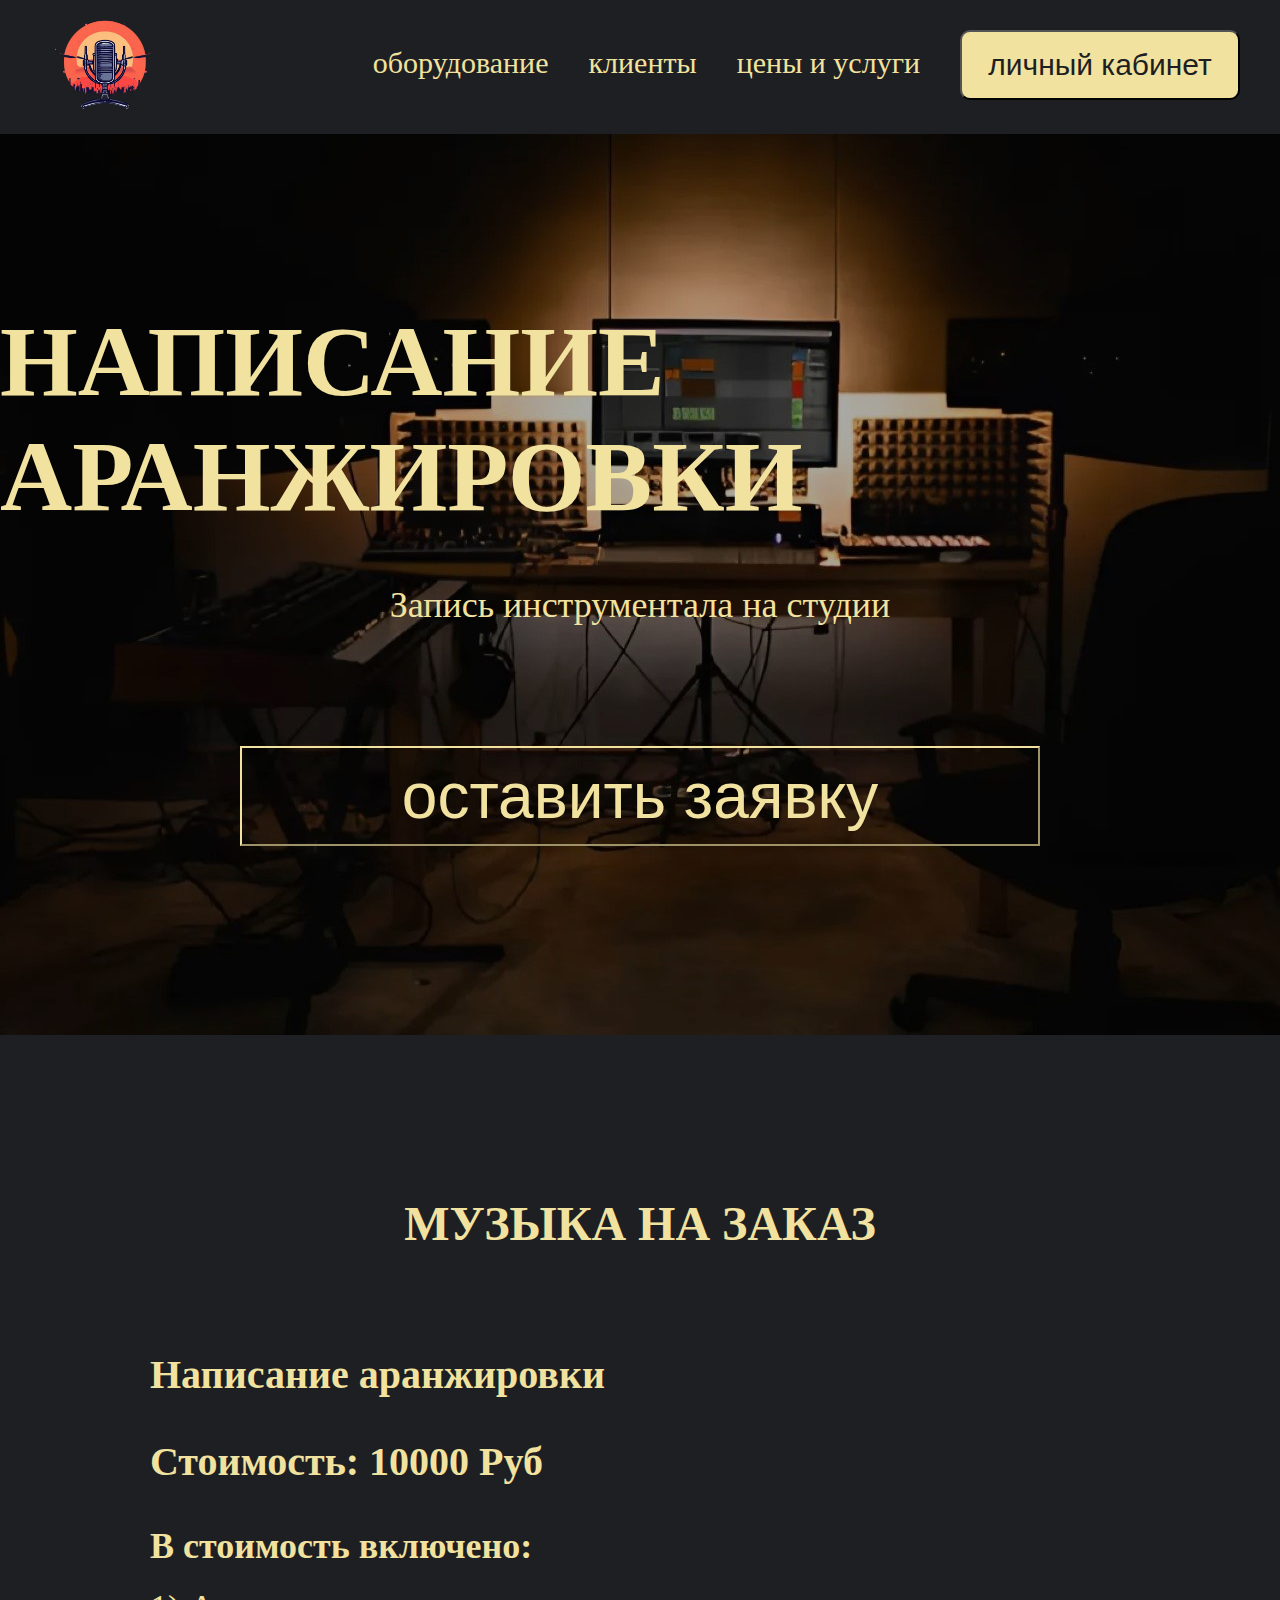
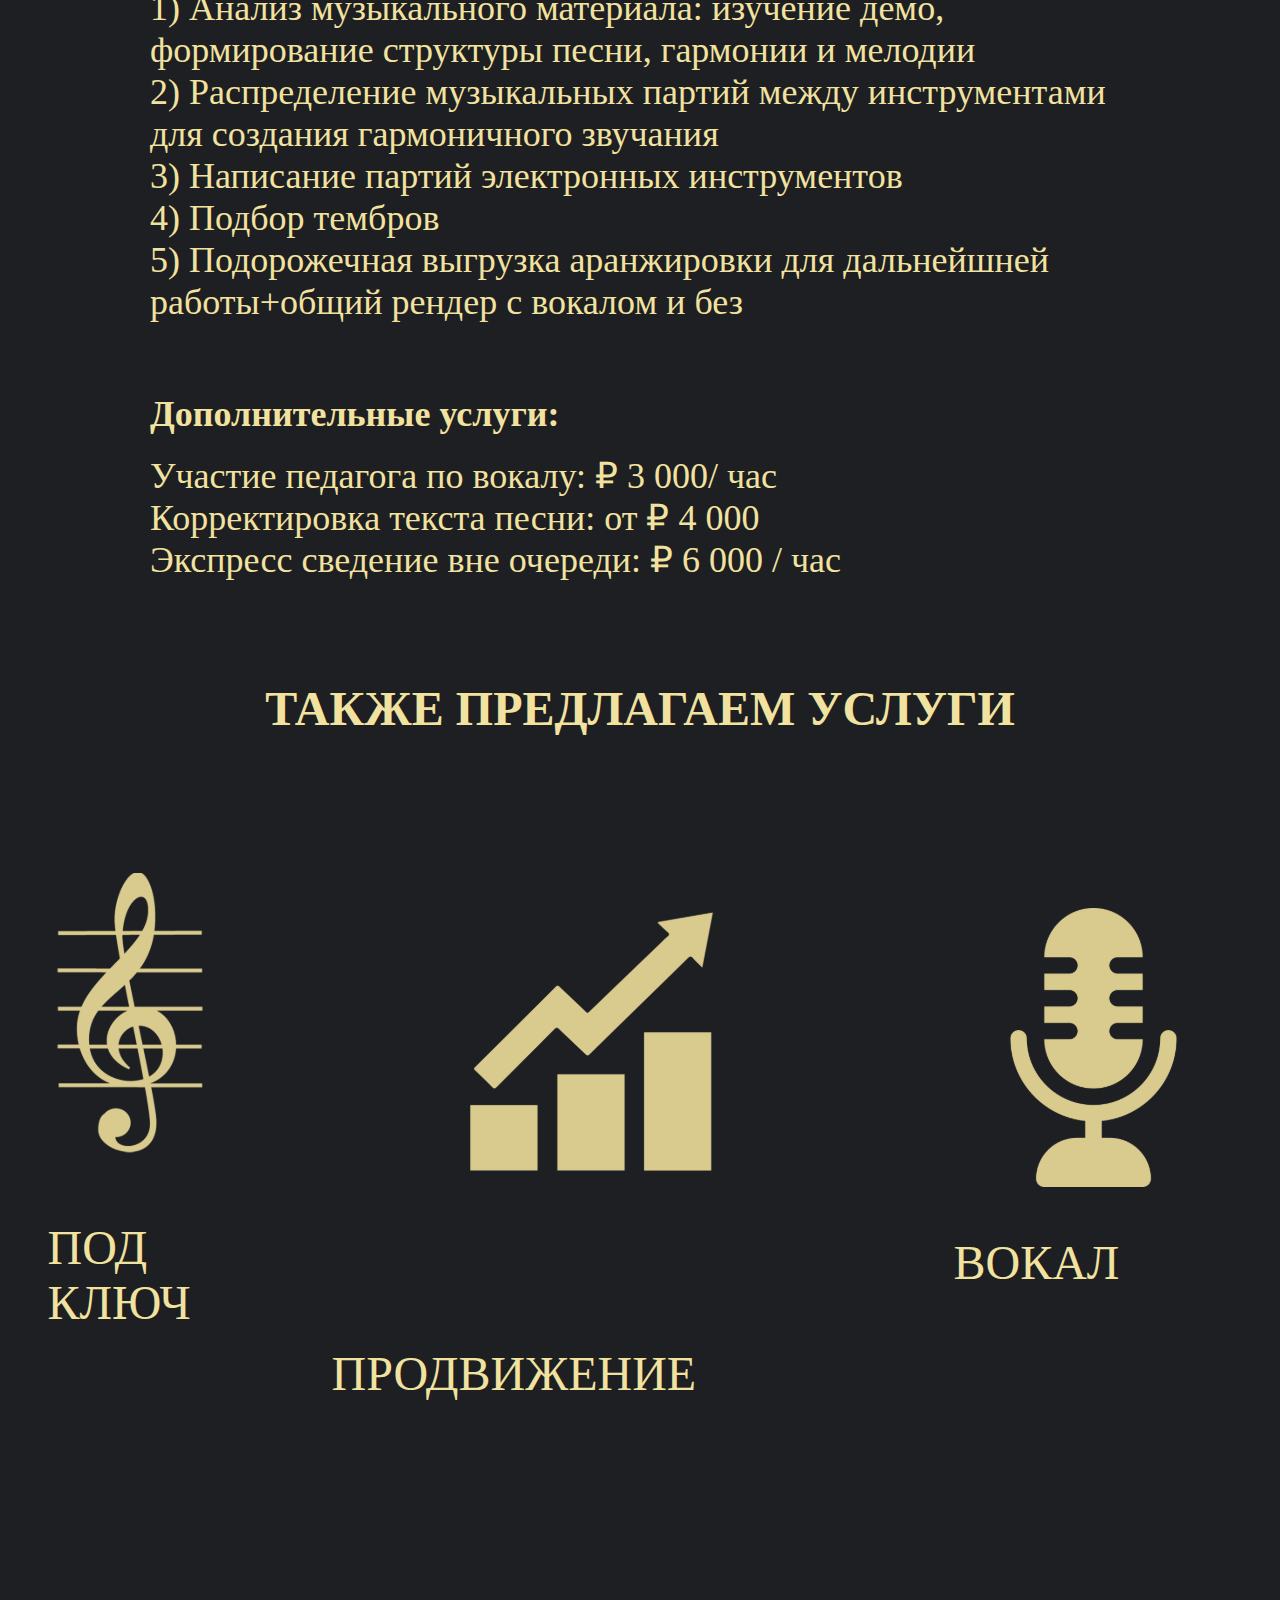
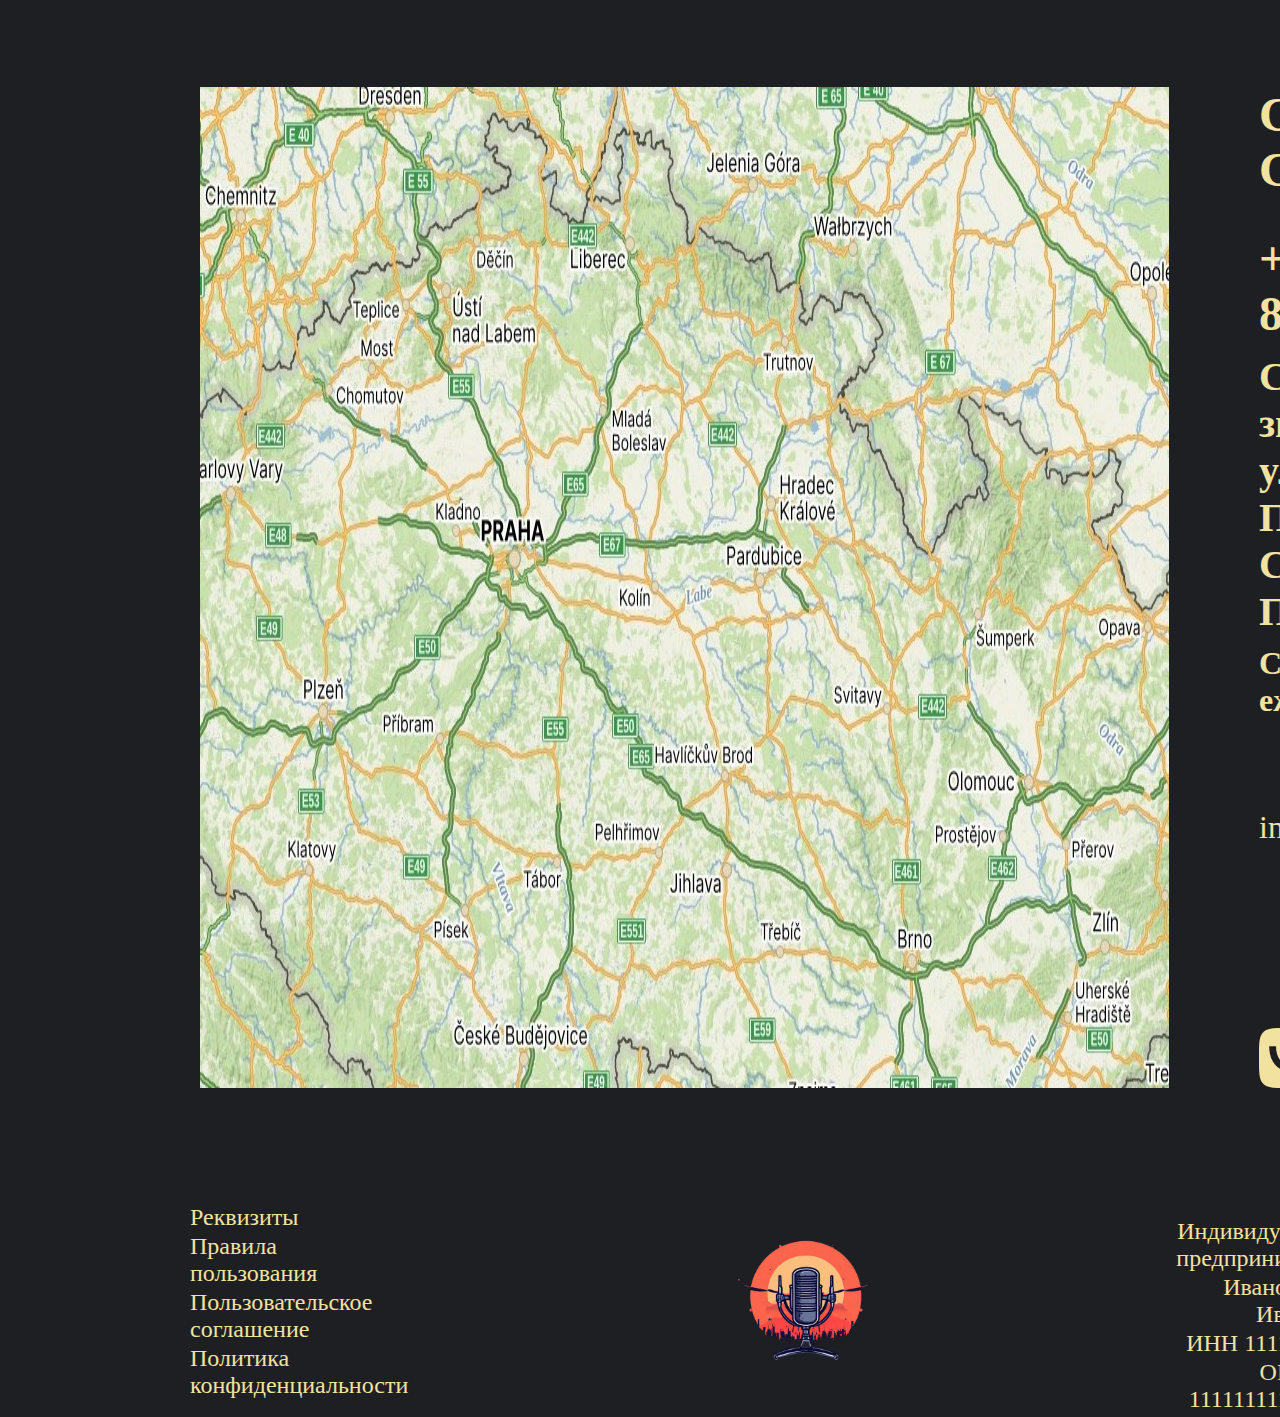
==== web/arrangement.html @ 940e4141 "Add files via upload" ====
<!DOCTYPE html>
<html lang="ru">
<head>
    <meta charset="UTF-8">
    <meta name="viewport" content="width=device-width, initial-scale=1.0">
    <title>Запись волкала</title>
    <link rel="stylesheet" href="scr/css/instrumental.css">
</head>
<body>
        <!--шапка-->
    <header>
        <a href="index.html">
            <img src="scr/img/logo.png" alt="Логотип" width="100" class="logo">
        </a>
        <div class="panel">
            <nav class="list">
                <ul>
                    <li><a href="#">оборудование</a></li>
                    <li><a href="#">клиенты</a></li>
                    <li><a href="#">цены и услуги</a></li>
                </ul>
            </nav>
            <button>личный кабинет</button>
        </div>
    </header>

    <main>
        <section class="title">
            <h1>НАПИСАНИЕ АРАНЖИРОВКИ</h1>
            <p>Запись инструментала на студии</p>
            <button>оставить заявку</button>
        </section>

        <section class="song">
            <h2>МУЗЫКА НА ЗАКАЗ</h2>
            <div class="recording_vox">
                <h3>Написание аранжировки</h3>
                <h3>Стоимость: 10000 Руб </h3>
                <h4>В стоимость включено:</h4>
                <div class="text_vox">
                    <p>1) Анализ музыкального материала: изучение демо, формирование структуры песни, гармонии и мелодии</p>
                    <p>2) Распределение музыкальных партий между инструментами для создания гармоничного звучания</p>
                    <p>3) Написание партий электронных инструментов</p>
                    <p>4) Подбор тембров</p>
                    <p>5) Подорожечная выгрузка аранжировки для дальнейшней работы+общий рендер с вокалом и без</p>
                </div>
                <h4>Дополнительные услуги:</h4>
                <div class="add_services">
                    <p>Участие педагога по вокалу: ₽ 3 000/ час</p>
                    <p>Корректировка текста песни: от ₽ 4 000</p>
                    <p>Экспресс сведение вне очереди: ₽ 6 000 / час</p>
                </div>
            </div>
        </section>

        <section class="services">
            <h2>ТАКЖЕ ПРЕДЛАГАЕМ УСЛУГИ</h2>
            <div class="services_icon">
                <div>
                    <img src="scr/img/turn.svg" alt="Под ключ" class="turn">
                    <p>ПОД КЛЮЧ</p>
                </div>
                <div>
                    <img src="scr/img/promotion.svg" alt="Продвижение" class="promotion">
                    <p>ПРОДВИЖЕНИЕ</p>
                </div>
                <div>
                    <img src="scr/img/micro.svg" alt="Вокал" class="guitar">
                    <p>ВОКАЛ</p>
                </div>
            </div>
        </section>

        <section class="feedback">
            <img src="scr/img/map.jpg" alt="Карта"> 
            <div class="feedback_text">
                <h2>СВЯЗАТЬСЯ С НАМИ:</h2>
                <h3>+7 (888) 888-88-88</h3>
                <div class="adress">
                    <h4>Студия звукозаписи: улица</h4> 
                    <h4>Пушкина, 1 Санкт-Петербург</h4>
                </div>
                <h5>C 10 до 23, ежедневно</h5>
                <a href="mailto:info@gmail.studio">info@gmail.studio</a>
                <div class="social_network">
                    <a href="#">
                        <img src="scr/img/vk.svg" alt="Вконтакте">
                    </a>
                    <a href="#">
                        <img src="scr/img/tg.svg" alt="Телеграм">
                    </a>
                    <a href="#">
                        <img src="scr/img/youtube.svg" alt="Ютуб">
                    </a>
                </div>
            </div>
        </section>
    </main>
    <footer>
        <ul class="footer_left">
            <li><a href="requisites.html">Реквизиты</a></li>
            <li><a href="terms_of_sales.html">Правила пользования</a></li>
            <li><a href="user_agreement.html">Пользовательское соглашение</a></li>
            <li><a href="privacy_policy.html">Политика конфиденциальности</a></li>
        </ul>
        <div class="footer_logo">
            <a href="index.html">
                <img src="scr/img/logo.png" alt="Логотип" width="100">
            </a>
        </div>
        <div class="footer_right">
            <p>2025 Индивидуальный предприниматель</p>
            <p>Иванов Иван Иванович</p>
            <p>ИНН 1111111111</p>
            <p>ОГРНИП 111111111111111</p>
        </div>
    </footer>
</body>
</html>
---- web/scr/css/instrumental.css ----
body{
    margin: 0;
    padding: 0;
    background-color: #1E1F23;
}

header{
    background-color: #1E1F23;
    display: flex;
    justify-content: space-between;;
    padding-left: 40px;
    padding-right: 40px;
}

.logo {
    width: 130px;
    height: 130px;
}

.panel {
    display: flex;
    margin-top: 30px;
}

.list ul{
    list-style: none;
    display: flex;
    cursor: pointer;
}

.list li{
    margin-right: 40px;
    font-size: 30px;
}

.list a{
    color: #F2E29F;
    text-decoration: none;
}

.panel button {
    height: 70px;
    width: 280px;
    background-color: #F2E29F;
    color: #1E1F23;
    cursor: pointer;
    font-size: 30px;
    font-weight: medium;
    border-radius: 10px;
    stroke: none;
}

main{
    background-image: url('../img/photo.jpg');
    background-repeat: no-repeat;
    background-position: top;
    margin: 0;
}

.title{
    display: flex;
    flex-direction: column;
    align-items: center;
}

.title h1{
    color: #F2E29F;
    font-size: 100px;
    margin-top: 170px;
    margin-bottom: 50px;
}

.title p{
    color: #F2E29F;
    font-size: 36px;
    margin: 0;
}

.title button{
    background-color: transparent;
    color: #F2E29F;
    font-size: 64px;
    border-color: #F2E29F;
    height: 100px;
    width: 800px;
    margin-top: 120px;
}

.song{
    display: flex;
    flex-direction: column;
}

.song h2{
    color: #F2E29F;
    font-size: 48px;
    font-style: bold;
    margin-top: 350px;
    margin-bottom: 100px;
    display: flex;
    justify-content: center;
}

.recording_vox{
    margin-left: 150px;
    margin-right: 150px;
}

.recording_vox h3{
    color: #F2E29F;
    font-size: 40px;
    font-style: bold;
    margin-top: 0px;
    margin-bottom: 40px;
}

.recording_vox h4{
    color: #F2E29F;
    font-size: 36px;
    font-style: medium;
    margin-top: 0px;
    margin-bottom: 20px;
}

.recording_vox p{
    color: #F2E29F;
    font-size: 36px;  
    font-style: normal;
}

.services{
    margin-left: 150px;
    margin-right: 150px;
}

.services h2{
    color: #F2E29F;
    font-size: 48px;
    font-style: bold;
    margin-top: 100px;
    margin-bottom: 60px;
    display: flex;
    justify-content: center;
}

.services_icon{
    display: flex;
    justify-content: center;
}

.services_icon div{
    display: flex;
    justify-content: center;
    flex-direction: column;
    margin-left: 60px;
    margin-right: 60px;
}

.services_icon div p{
    color: #F2E29F;
    font-size: 48px;
}

.services_icon div img{
    background-color:#1E1F23;
}

.guitar{
    height: 323;
    width: 323;
}

.promotion{
    height: 502;
    width: 502;
}

.turn{
    height: 230;
    width: 164;
}

.text_vox{
    margin-bottom: 70px;
}

.text_vox p{
    margin-top: 0px;
    margin-bottom: 0px;
}

.add_services p{
    margin-top: 0px;
    margin-bottom: 0px;
}

.feedback{
    display: flex;
}

.feedback img{
    width: 968;
    height: 625;
    margin-top: 238px;
    margin-left: 200px;
    margin-right: 90px;
}

.feedback_text{
    display: flex;
    flex-direction: column;
}

.feedback_text h2{
    color: #F2E29F;
    font-size: 48px;
    margin-top: 238px;
    margin-bottom: 0;
    margin-left: 0;
}

.feedback_text h3{
    color: #F2E29F;
    font-size: 48px;
    margin-top: 34px;
    margin-bottom: 12px;
    margin-left: 0;
}

.adress h4{
    color: #F2E29F;
    font-size: 40px;
    margin-top: 0;
    margin-bottom: 0;
    margin-left: 0;
}

.feedback_text h5{
    color: #F2E29F;
    font-size: 32px;
    margin-top: 10px;
    margin-bottom: 0;
    margin-left: 0;
}

.feedback_text a{
    color: #F2E29F;
    font-size: 32px;
    margin-top: 90px;
    margin-bottom: 0;
    margin-left: 0;
    text-decoration: none;
}

.social_network{
    display: flex;
    margin-top: 92px;
}

.social_network a{
    width: 60px;
    height: 60px;
    margin-right: 40px;
}

.social_network a img{
    width: 60px;
    height: 60px;
    margin-top: 0px;
    margin-left: 0px;
}


footer{
    display: flex;
    align-items: center;
    margin-top: 100px;
}

.footer_left{
    list-style: none;
    cursor: pointer;
    margin-left: 150px;
}

.footer_left li{
    font-size: 24px;
    margin-bottom: 2px;
}

.footer_left a{
    color: #F2E29F;
    text-decoration: none;
}

.footer_logo img{
    margin-left: 310px;
    width: 176px;
    height: 176px;
}

.footer_right{
    margin-left: 282px;
    text-align: right;
}

.footer_right p{
    color: #F2E29F;
    font-size: 24px;
    margin-top: 0;
    margin-bottom: 2px;
}
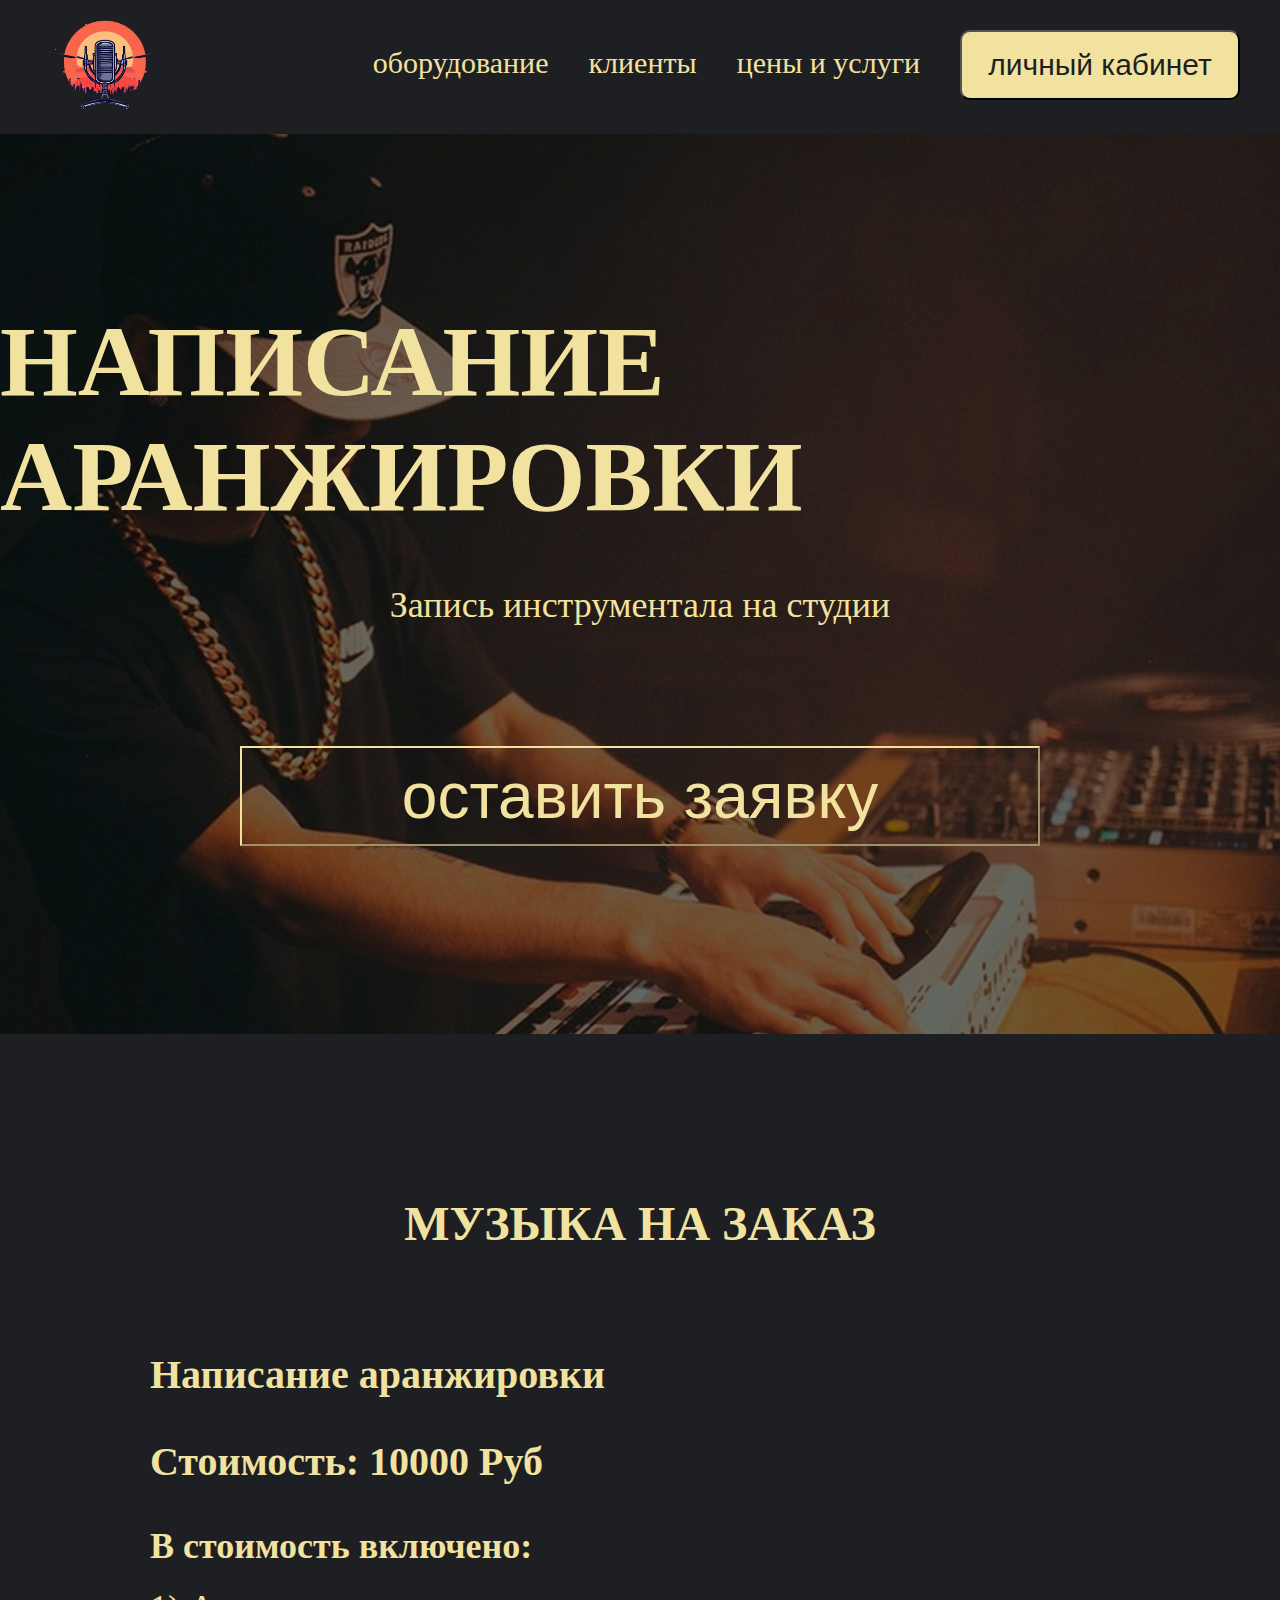
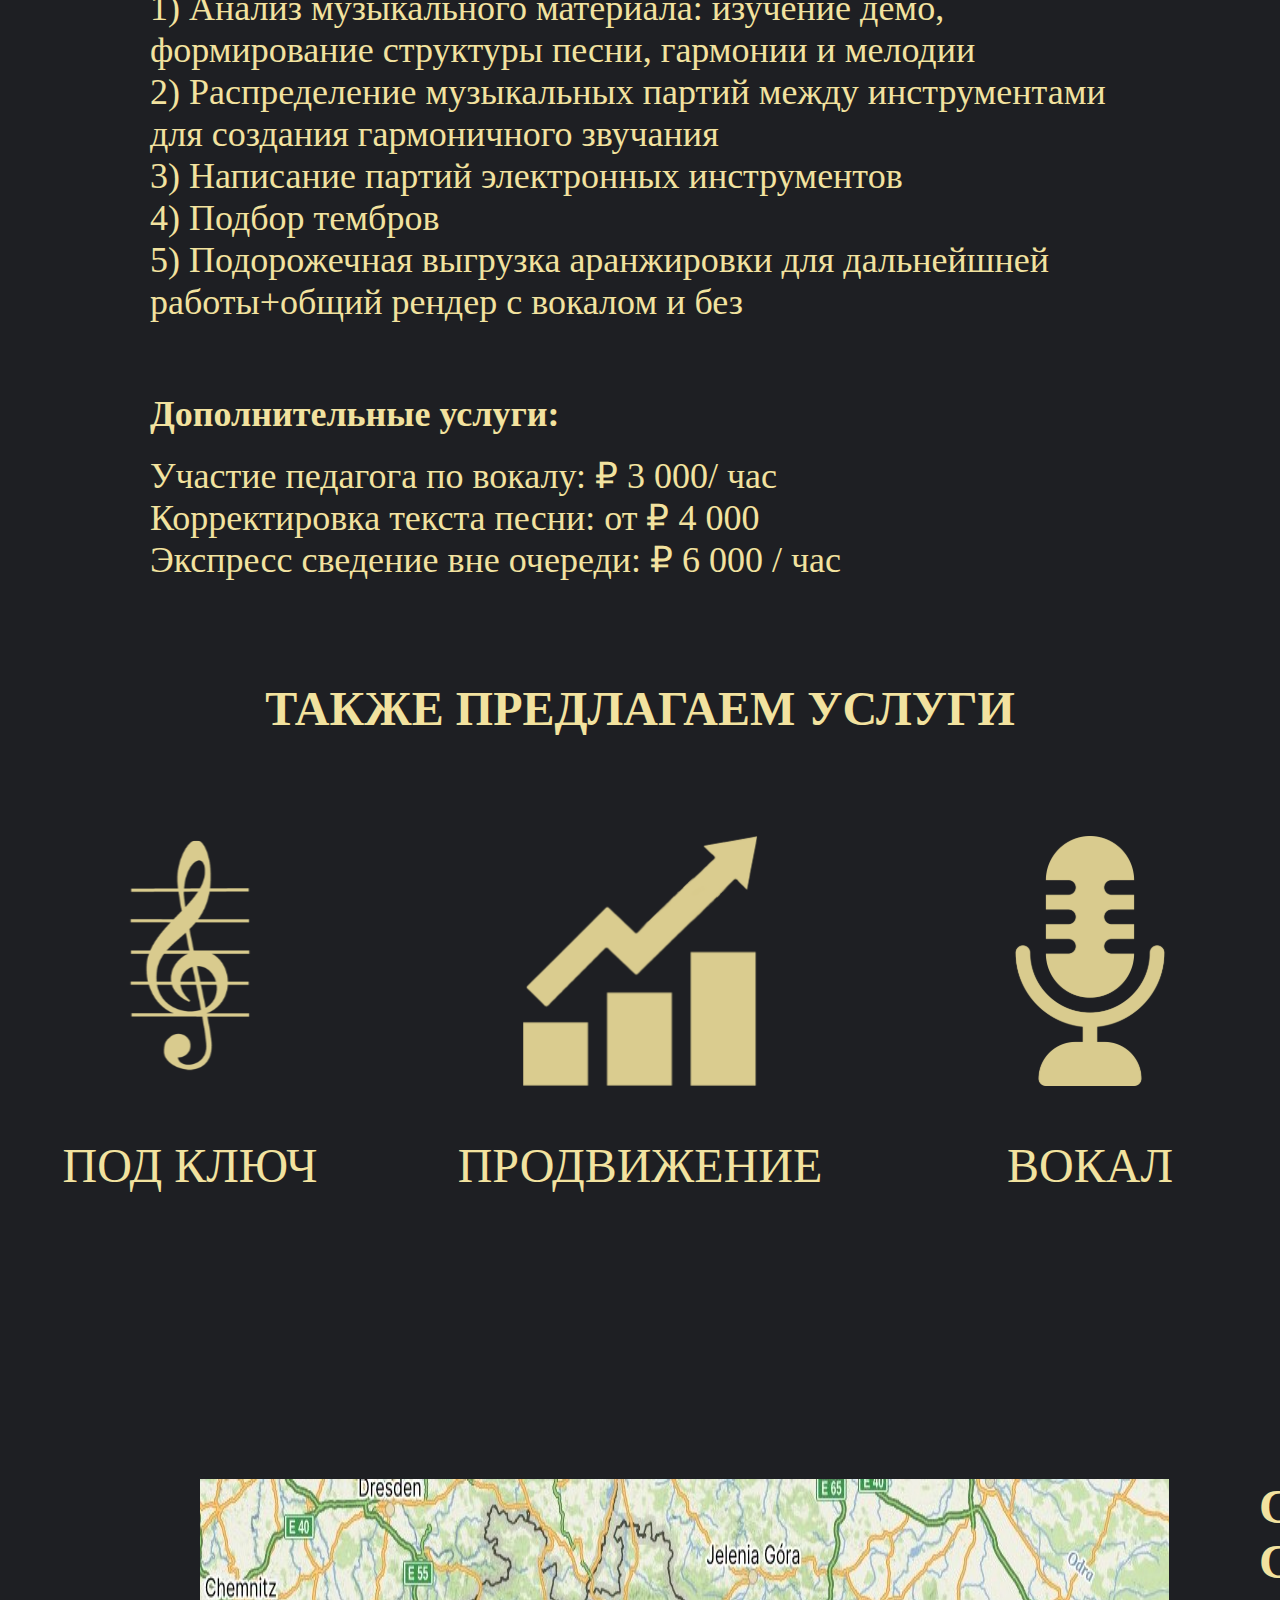
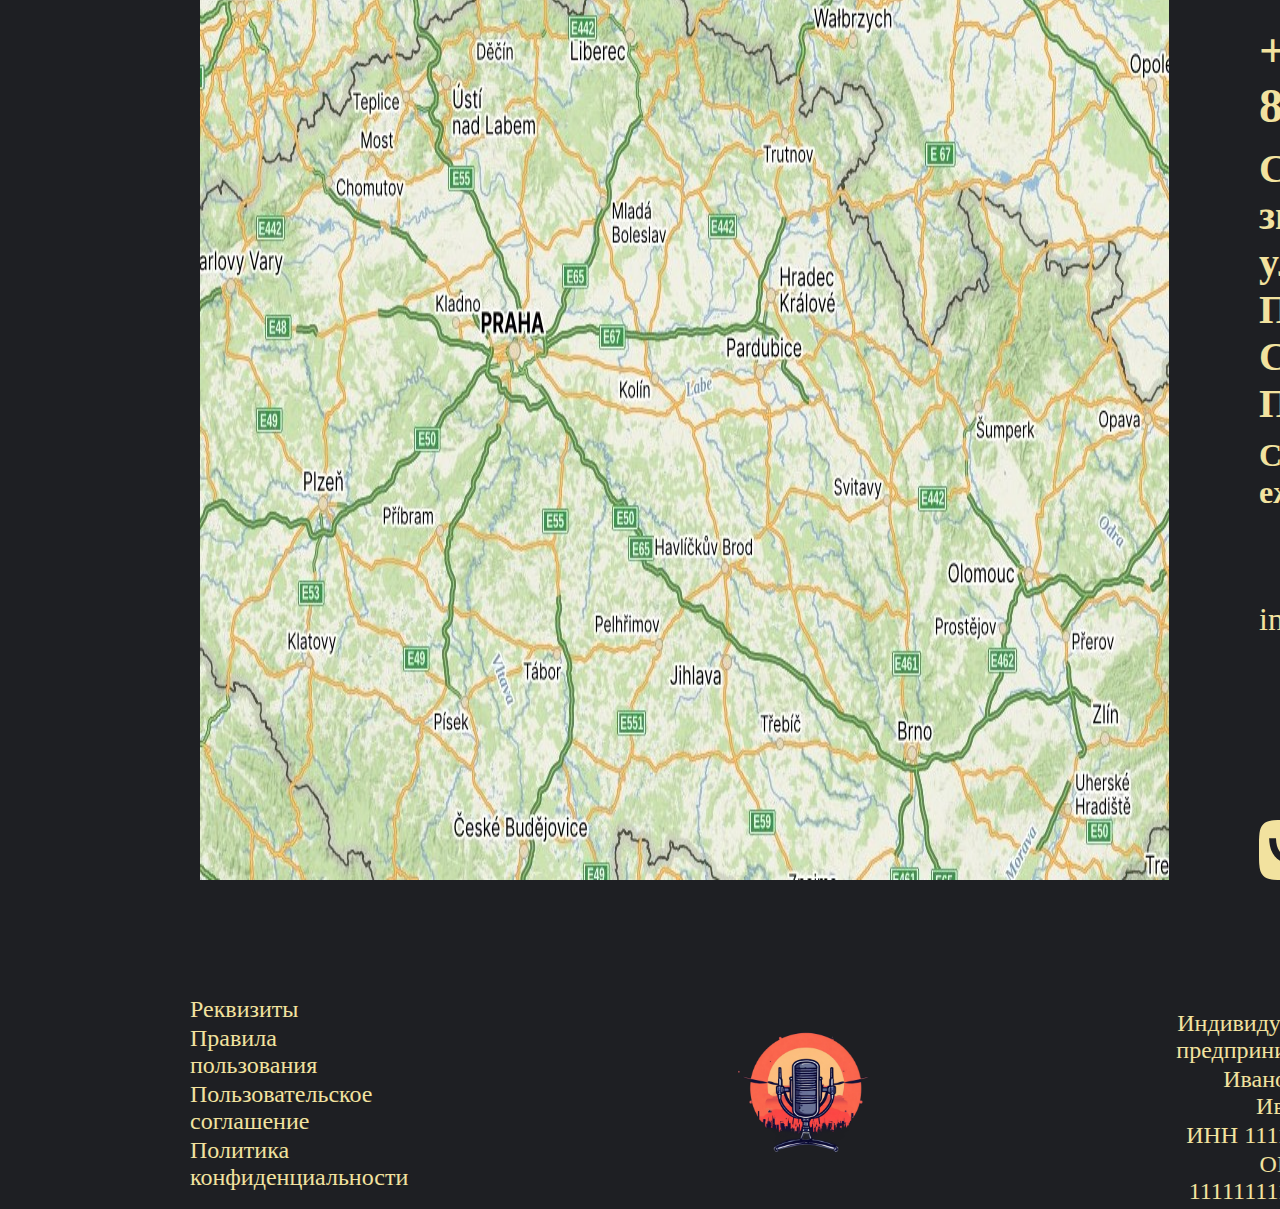
==== commit c6916439: "Add files via upload" ====
--- a/web/arrangement.html
+++ b/web/arrangement.html
@@ -4,7 +4,7 @@
     <meta charset="UTF-8">
     <meta name="viewport" content="width=device-width, initial-scale=1.0">
     <title>Запись волкала</title>
-    <link rel="stylesheet" href="scr/css/instrumental.css">
+    <link rel="stylesheet" href="scr/css/arrangement.css">
 </head>
 <body>
         <!--шапка-->
@@ -15,9 +15,9 @@
         <div class="panel">
             <nav class="list">
                 <ul>
-                    <li><a href="#">оборудование</a></li>
-                    <li><a href="#">клиенты</a></li>
-                    <li><a href="#">цены и услуги</a></li>
+                    <li><a href="index.html#equipment">оборудование</a></li>
+                    <li><a href="index.html#client">клиенты</a></li>
+                    <li><a href="index.html#price">цены и услуги</a></li>
                 </ul>
             </nav>
             <button>личный кабинет</button>
@@ -57,15 +57,21 @@
             <h2>ТАКЖЕ ПРЕДЛАГАЕМ УСЛУГИ</h2>
             <div class="services_icon">
                 <div>
-                    <img src="scr/img/turn.svg" alt="Под ключ" class="turn">
+                    <a href="turnkey.html">
+                        <img src="scr/img/turn.svg" alt="Под ключ">
+                    </a>
                     <p>ПОД КЛЮЧ</p>
                 </div>
                 <div>
-                    <img src="scr/img/promotion.svg" alt="Продвижение" class="promotion">
+                    <a href="promo.html">
+                        <img src="scr/img/promotion.png" alt="Продвижение">
+                    </a>
                     <p>ПРОДВИЖЕНИЕ</p>
                 </div>
                 <div>
-                    <img src="scr/img/micro.svg" alt="Вокал" class="guitar">
+                    <a href="vocal.html">
+                        <img src="scr/img/micro.svg" alt="Вокал">
+                    </a>
                     <p>ВОКАЛ</p>
                 </div>
             </div>
--- a/web/scr/css/arrangement.css
+++ b/web/scr/css/arrangement.css
@@ -0,0 +1,299 @@
+body{
+    margin: 0;
+    padding: 0;
+    background-color: #1E1F23;
+}
+
+header{
+    background-color: #1E1F23;
+    display: flex;
+    justify-content: space-between;;
+    padding-left: 40px;
+    padding-right: 40px;
+}
+
+.logo {
+    width: 130px;
+    height: 130px;
+}
+
+.panel {
+    display: flex;
+    margin-top: 30px;
+}
+
+.list ul{
+    list-style: none;
+    display: flex;
+    cursor: pointer;
+}
+
+.list li{
+    margin-right: 40px;
+    font-size: 30px;
+}
+
+.list a{
+    color: #F2E29F;
+    text-decoration: none;
+}
+
+.panel button {
+    height: 70px;
+    width: 280px;
+    background-color: #F2E29F;
+    color: #1E1F23;
+    cursor: pointer;
+    font-size: 30px;
+    font-weight: medium;
+    border-radius: 10px;
+    stroke: none;
+}
+
+main{
+    background-image: url('../img/arrangement_main.jpg');
+    background-repeat: no-repeat;
+    background-position: top;
+    margin: 0;
+}
+
+.title{
+    display: flex;
+    flex-direction: column;
+    align-items: center;
+}
+
+.title h1{
+    color: #F2E29F;
+    font-size: 100px;
+    margin-top: 170px;
+    margin-bottom: 50px;
+}
+
+.title p{
+    color: #F2E29F;
+    font-size: 36px;
+    margin: 0;
+}
+
+.title button{
+    background-color: transparent;
+    color: #F2E29F;
+    font-size: 64px;
+    border-color: #F2E29F;
+    height: 100px;
+    width: 800px;
+    margin-top: 120px;
+}
+
+.song{
+    display: flex;
+    flex-direction: column;
+}
+
+.song h2{
+    color: #F2E29F;
+    font-size: 48px;
+    font-style: bold;
+    margin-top: 350px;
+    margin-bottom: 100px;
+    display: flex;
+    justify-content: center;
+}
+
+.recording_vox{
+    margin-left: 150px;
+    margin-right: 150px;
+}
+
+.recording_vox h3{
+    color: #F2E29F;
+    font-size: 40px;
+    font-style: bold;
+    margin-top: 0px;
+    margin-bottom: 40px;
+}
+
+.recording_vox h4{
+    color: #F2E29F;
+    font-size: 36px;
+    font-style: medium;
+    margin-top: 0px;
+    margin-bottom: 20px;
+}
+
+.recording_vox p{
+    color: #F2E29F;
+    font-size: 36px;  
+    font-style: normal;
+}
+
+.services{
+    margin-left: 150px;
+    margin-right: 150px;
+}
+
+.services h2{
+    color: #F2E29F;
+    font-size: 48px;
+    font-style: bold;
+    margin-top: 100px;
+    margin-bottom: 100px;
+    display: flex;
+    justify-content: center;
+}
+
+.services_icon{
+    display: flex;
+    justify-content: center;
+}
+
+.services_icon div{
+    display: flex;
+    align-items: center;
+    flex-direction: column;
+}
+
+.services_icon div p{
+    color: #F2E29F;
+    font-size: 48px;
+}
+
+.services_icon div img{
+    background-color:#1E1F23;
+    width: 250px;
+    height: 250px;
+    margin-left: 100px;
+    margin-right: 100px;
+}
+
+.text_vox{
+    margin-bottom: 70px;
+}
+
+.text_vox p{
+    margin-top: 0px;
+    margin-bottom: 0px;
+}
+
+.add_services p{
+    margin-top: 0px;
+    margin-bottom: 0px;
+}
+
+.feedback{
+    display: flex;
+}
+
+.feedback img{
+    width: 968;
+    height: 625;
+    margin-top: 238px;
+    margin-left: 200px;
+    margin-right: 90px;
+}
+
+.feedback_text{
+    display: flex;
+    flex-direction: column;
+}
+
+.feedback_text h2{
+    color: #F2E29F;
+    font-size: 48px;
+    margin-top: 238px;
+    margin-bottom: 0;
+    margin-left: 0;
+}
+
+.feedback_text h3{
+    color: #F2E29F;
+    font-size: 48px;
+    margin-top: 34px;
+    margin-bottom: 12px;
+    margin-left: 0;
+}
+
+.adress h4{
+    color: #F2E29F;
+    font-size: 40px;
+    margin-top: 0;
+    margin-bottom: 0;
+    margin-left: 0;
+}
+
+.feedback_text h5{
+    color: #F2E29F;
+    font-size: 32px;
+    margin-top: 10px;
+    margin-bottom: 0;
+    margin-left: 0;
+}
+
+.feedback_text a{
+    color: #F2E29F;
+    font-size: 32px;
+    margin-top: 90px;
+    margin-bottom: 0;
+    margin-left: 0;
+    text-decoration: none;
+}
+
+.social_network{
+    display: flex;
+    margin-top: 92px;
+}
+
+.social_network a{
+    width: 60px;
+    height: 60px;
+    margin-right: 40px;
+}
+
+.social_network a img{
+    width: 60px;
+    height: 60px;
+    margin-top: 0px;
+    margin-left: 0px;
+}
+
+
+footer{
+    display: flex;
+    align-items: center;
+    margin-top: 100px;
+}
+
+.footer_left{
+    list-style: none;
+    cursor: pointer;
+    margin-left: 150px;
+}
+
+.footer_left li{
+    font-size: 24px;
+    margin-bottom: 2px;
+}
+
+.footer_left a{
+    color: #F2E29F;
+    text-decoration: none;
+}
+
+.footer_logo img{
+    margin-left: 310px;
+    width: 176px;
+    height: 176px;
+}
+
+.footer_right{
+    margin-left: 282px;
+    text-align: right;
+}
+
+.footer_right p{
+    color: #F2E29F;
+    font-size: 24px;
+    margin-top: 0;
+    margin-bottom: 2px;
+}